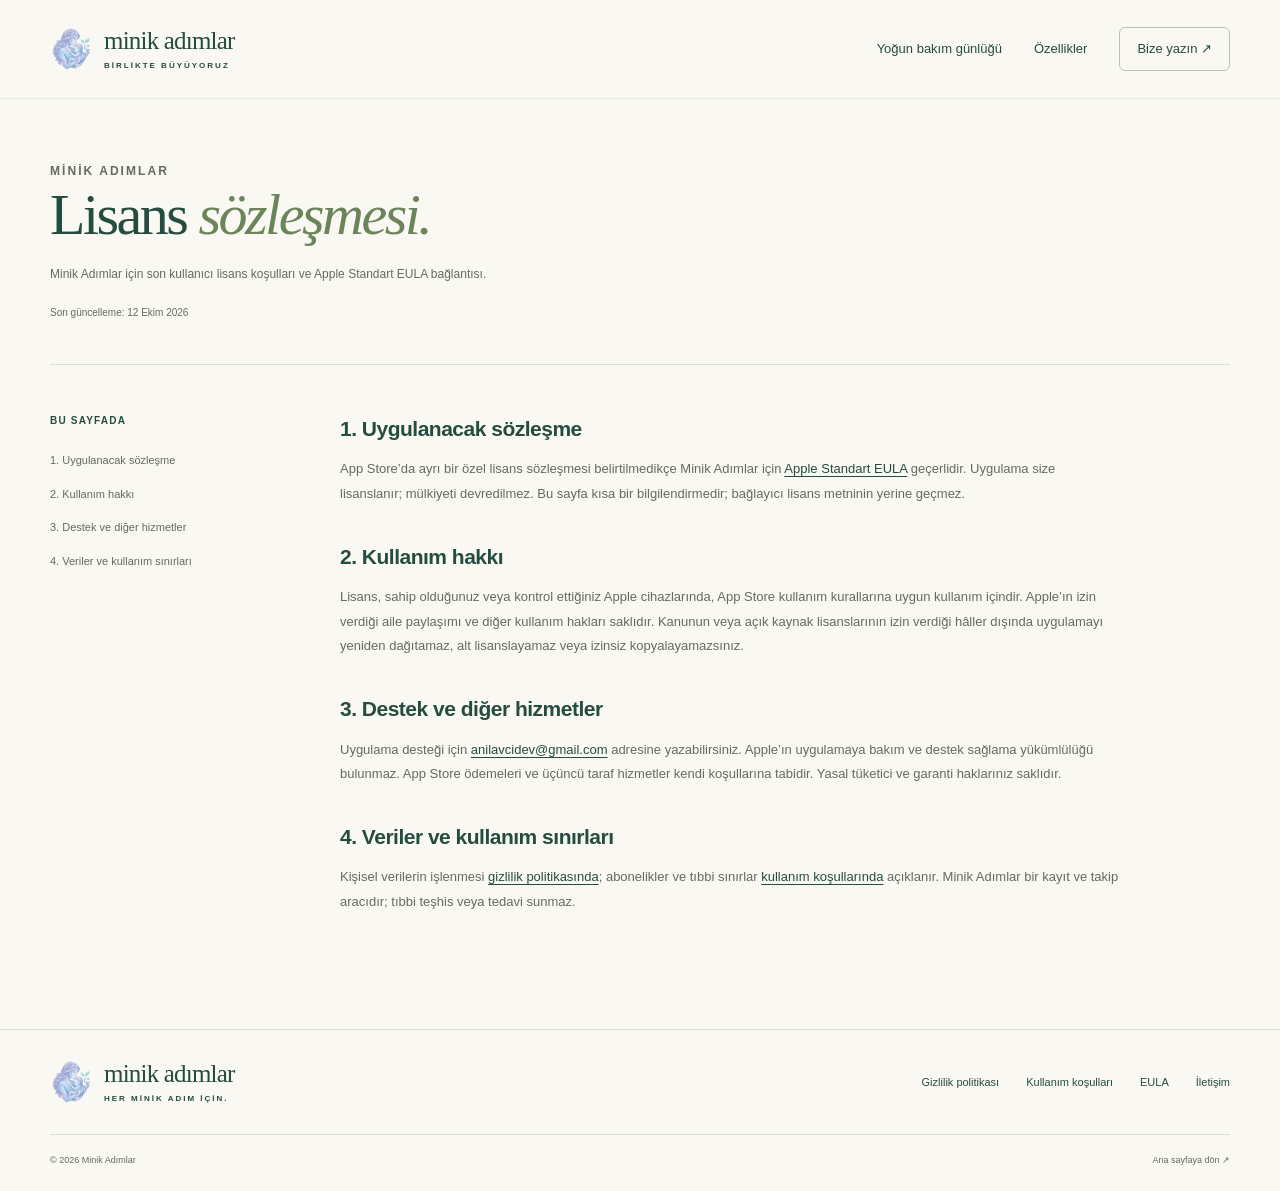
==== eula/index.html @ 9d180588 "Simplify legal pages and add standard EULA information" ====
<!doctype html>
<html lang="tr">
<head>
  <meta charset="utf-8"><meta name="viewport" content="width=device-width, initial-scale=1"><meta name="theme-color" content="#244c40">
  <title>Son Kullanıcı Lisans Sözleşmesi (EULA) — Minik Adımlar</title>
  <meta name="description" content="Minik Adımlar için son kullanıcı lisans koşulları ve Apple Standart EULA bağlantısı.">
  <link rel="canonical" href="https://anlavc.github.io/minikadimlar/eula/">
  <link rel="icon" type="image/png" href="../assets/app-icon.png"><link rel="stylesheet" href="../assets/style.css"><script src="../assets/site.js" defer></script>
</head>
<body>
  <a class="skip-link" href="#icerik">İçeriğe geç</a>
  <header class="site-header"><div class="container header-inner"><a class="brand" href="../" aria-label="Minik Adımlar ana sayfa"><img src="../assets/brand.png" alt="" width="42" height="44"><span>minik adımlar<span class="brand-caption">BİRLİKTE BÜYÜYORUZ</span></span></a><button class="menu-toggle" type="button" aria-expanded="false" aria-controls="main-nav" aria-label="Menüyü aç"><span></span><span></span></button><nav id="main-nav" aria-label="Ana menü"><a href="../#yogun-bakim">Yoğun bakım günlüğü</a><a href="../#ozellikler">Özellikler</a><a class="nav-contact" href="../#iletisim">Bize yazın ↗</a></nav></div></header>
  <main id="icerik" class="container">
    <div class="legal-hero"><p class="eyebrow">MİNİK ADIMLAR</p><h1>Lisans <em>sözleşmesi.</em></h1><p>Minik Adımlar için son kullanıcı lisans koşulları ve Apple Standart EULA bağlantısı.</p><div class="legal-meta"><span>Son güncelleme: 12 Ekim 2026</span></div></div>
    <div class="legal-layout"><nav class="legal-toc" aria-label="Son Kullanıcı Lisans Sözleşmesi (EULA) içindekiler"><p>BU SAYFADA</p><a href="#sozlesme">1. Uygulanacak sözleşme</a><a href="#kullanim">2. Kullanım hakkı</a><a href="#destek">3. Destek ve diğer hizmetler</a><a href="#veriler">4. Veriler ve kullanım sınırları</a></nav>
      <article class="legal-content">
        <section id="sozlesme"><h2>1. Uygulanacak sözleşme</h2><p>App Store’da ayrı bir özel lisans sözleşmesi belirtilmedikçe Minik Adımlar için <a href="https://www.apple.com/legal/internet-services/itunes/dev/stdeula/" target="_blank" rel="noopener noreferrer">Apple Standart EULA</a> geçerlidir. Uygulama size lisanslanır; mülkiyeti devredilmez. Bu sayfa kısa bir bilgilendirmedir; bağlayıcı lisans metninin yerine geçmez.</p></section>
        <section id="kullanim"><h2>2. Kullanım hakkı</h2><p>Lisans, sahip olduğunuz veya kontrol ettiğiniz Apple cihazlarında, App Store kullanım kurallarına uygun kullanım içindir. Apple’ın izin verdiği aile paylaşımı ve diğer kullanım hakları saklıdır. Kanunun veya açık kaynak lisanslarının izin verdiği hâller dışında uygulamayı yeniden dağıtamaz, alt lisanslayamaz veya izinsiz kopyalayamazsınız.</p></section>
        <section id="destek"><h2>3. Destek ve diğer hizmetler</h2><p>Uygulama desteği için <a href="mailto:anilavcidev@gmail.com">anilavcidev@gmail.com</a> adresine yazabilirsiniz. Apple’ın uygulamaya bakım ve destek sağlama yükümlülüğü bulunmaz. App Store ödemeleri ve üçüncü taraf hizmetler kendi koşullarına tabidir. Yasal tüketici ve garanti haklarınız saklıdır.</p></section>
        <section id="veriler"><h2>4. Veriler ve kullanım sınırları</h2><p>Kişisel verilerin işlenmesi <a href="../gizlilik-politikasi/">gizlilik politikasında</a>; abonelikler ve tıbbi sınırlar <a href="../kullanim-kosullari/">kullanım koşullarında</a> açıklanır. Minik Adımlar bir kayıt ve takip aracıdır; tıbbi teşhis veya tedavi sunmaz.</p></section>
      </article>
    </div>
  </main>
  <footer class="site-footer"><div class="container footer-top"><a class="brand" href="../"><img src="../assets/brand.png" alt="" width="42" height="44"><span>minik adımlar<span class="brand-caption">HER MİNİK ADIM İÇİN.</span></span></a><nav aria-label="Alt menü"><a href="../gizlilik-politikasi/">Gizlilik politikası</a><a href="../kullanim-kosullari/">Kullanım koşulları</a><a href="../eula/" aria-current="page">EULA</a><a href="../#iletisim">İletişim</a></nav></div><div class="container footer-bottom"><span>© 2026 Minik Adımlar</span><a href="../">Ana sayfaya dön ↗</a></div></footer>
</body>
</html>
---- assets/style.css ----
:root{--cream:#faf8f2;--ink:#244c40;--muted:#626c62;--line:#dedfd4;--mint:#e4eee3;--lavender:#e9e4f1;--peach:#f6e5d6;--blue:#e5edf2;--pink:#f4e3e9;--sand:#edeadd;--serif:Georgia,'Times New Roman',serif;--sans:-apple-system,BlinkMacSystemFont,'Segoe UI',sans-serif}
*{box-sizing:border-box}html{scroll-behavior:smooth;scroll-padding-top:100px}body{margin:0;background:var(--cream);color:var(--ink);font-family:var(--sans);font-size:16px;line-height:1.65;-webkit-font-smoothing:antialiased}a{color:inherit;text-decoration:none}button,input,select,textarea{font:inherit}button,a,input,select,textarea,summary{-webkit-tap-highlight-color:transparent}img{max-width:100%;height:auto}svg{display:block}button{cursor:pointer}::selection{background:#d7e6d2}a:focus-visible,button:focus-visible,summary:focus-visible,input:focus-visible,select:focus-visible,textarea:focus-visible,[tabindex]:focus-visible{outline:3px solid #6b8260;outline-offset:5px}.container{width:min(1180px,calc(100% - 96px));margin-inline:auto}.skip-link{position:fixed;top:-100px;left:20px;background:var(--ink);color:white;padding:12px 20px;z-index:100}.skip-link:focus{top:12px}.site-header{position:sticky;top:0;z-index:20;background:rgba(250,248,242,.96);border-bottom:1px solid rgba(36,76,64,.08);backdrop-filter:blur(14px)}.header-inner{min-height:98px;display:flex;align-items:center;justify-content:space-between;gap:30px}.brand{display:flex;align-items:center;gap:12px;line-height:1.1;flex-shrink:0}.brand>span{font-family:var(--serif);font-size:25px;letter-spacing:-.8px}.brand img{width:42px;height:44px;object-fit:contain}.brand-caption{display:block;font-family:var(--sans);font-size:8px;font-weight:600;letter-spacing:2px;margin-top:8px}.site-header nav{display:flex;align-items:center;gap:32px;font-size:13px;font-weight:500}.site-header nav a{padding-block:10px;transition:color .2s}.site-header nav a:hover{color:#648565}.site-header nav .nav-contact{border:1px solid #b6c3b7;padding:10px 17px;border-radius:6px}.nav-contact span{margin-left:15px}.menu-toggle{display:none}.eyebrow{font-size:10px;letter-spacing:2.05px;font-weight:650;margin:0 0 24px;display:flex;align-items:center;gap:10px}.tiny-flower{font-size:24px;color:#819969;line-height:1}h1,h2,h3,p{margin-top:0}h1,h2{font-family:var(--serif);font-weight:400;letter-spacing:-2.5px;line-height:1.13}h1{font-size:clamp(50px,5.3vw,73px);margin-bottom:26px}h1 em,h2 em{font-weight:400;color:#6c8459}h2{font-size:clamp(38px,4vw,53px);margin-bottom:26px}h3{font-weight:550}p{margin-bottom:20px}.hero{display:grid;grid-template-columns:1.06fr 1fr;align-items:center;min-height:728px;gap:38px;padding-top:56px;padding-bottom:58px}.hero-copy{position:relative;z-index:2}.hero-description{max-width:465px;font-size:16px;line-height:1.85;color:var(--muted);margin-bottom:32px}.hero-actions{display:flex;align-items:center;gap:26px}.button{display:inline-flex;align-items:center;justify-content:center;gap:25px;padding:16px 23px;font-size:13px;font-weight:550;border:1px solid transparent;border-radius:7px;line-height:1.5;transition:background .2s,transform .2s}.button:hover{transform:translateY(-2px)}.button-dark{color:var(--cream);background:var(--ink)}.button-dark:hover{background:#346554}.button span{font-size:19px;line-height:1}.platform{font-size:10px;line-height:1.7;position:relative;padding-left:25px}.platform svg{width:17px;height:23px;position:absolute;left:0;top:4px;fill:none;stroke:currentColor;stroke-width:1.3}.platform small{font-size:9px;color:var(--muted)}.hero-note{display:flex;align-items:center;gap:16px;margin-top:42px}.note-line{width:34px;height:1px;background:#a0b190}.hero-note p{font-size:12px;color:var(--muted);margin:0;line-height:1.75}.hero-note strong{font-weight:500;color:var(--ink)}.hero-visual{position:relative;min-height:610px;display:flex;align-items:center;justify-content:center;padding-bottom:15px}.hero-backdrop{position:absolute;inset:0;overflow:clip;pointer-events:none}.hero-orbit{position:absolute;background:#e8ebdc;width:460px;height:480px;border-radius:48% 48% 43% 52%;transform:rotate(-18deg);top:70px;right:-5px}.hero-orbit:after{content:'';position:absolute;inset:-24px 24px 20px -12px;border:1px solid #d5daca;border-radius:50%;transform:rotate(32deg)}.hero-brand-art{position:absolute;width:112px;left:0;bottom:36px;opacity:.7;transform:rotate(-9deg)}.small-icon{font-size:22px;display:grid;place-items:center;width:35px;height:35px;border-radius:10px;flex-shrink:0}.mint{background:var(--mint)}.lavender{background:var(--lavender)}.peach{background:var(--peach)}.blue{background:var(--blue)}.pink{background:var(--pink)}.sand{background:var(--sand)}.app-screen{position:relative;width:298px;aspect-ratio:820/1810;overflow:hidden;border-radius:44px;box-shadow:0 30px 55px -22px rgba(34,54,37,.37);transform:rotate(5deg);z-index:2;flex-shrink:0}.app-screen img{position:absolute;width:151.463415%;max-width:none;height:auto;left:-25%;top:-37.016575%;display:block}.floating-note{position:absolute;z-index:3;background:#fffefb;box-shadow:0 12px 25px -15px rgba(42,62,34,.2);border:1px solid #e8e9df;padding:13px 16px;display:flex;align-items:center;gap:10px;border-radius:10px;font-size:10px;line-height:1.65}.floating-note strong{font-weight:550}.note-top{top:79px;left:-15px;transform:rotate(-5deg)}.note-bottom{bottom:72px;right:-8px;transform:rotate(-3deg)}.demo-caption{position:absolute;bottom:0;left:0;right:0;text-align:center;font-size:9px;color:var(--muted);margin:0}.journey{display:flex;justify-content:space-between;align-items:center;padding-block:31px 38px;border-top:1px solid var(--line);gap:15px}.journey>div{display:flex;align-items:center;gap:15px}.journey-number{font-family:var(--serif);font-size:29px;color:#849878;line-height:1}.journey p{margin:0;font-size:11px;line-height:1.8}.journey strong,.journey p span{display:block}.journey strong{font-size:13px;font-weight:550}.journey p span{color:var(--muted)}.journey-connector{color:#adb5a4}.nicu-section{background:#244c40;color:#f7f6eb;margin-top:28px;padding:87px 0 36px;position:relative;overflow:hidden}.nicu-section:before{content:'';position:absolute;width:580px;height:580px;border:1px solid rgba(235,243,216,.08);border-radius:50%;right:-270px;top:-240px;pointer-events:none}.nicu-grid{display:grid;grid-template-columns:1fr .91fr;gap:100px;align-items:center}.nicu-copy .eyebrow{color:#b6c8a7}.nicu-copy h2{font-size:55px;color:#f9f7ee}.nicu-copy h2 em{color:#c7d5b4}.nicu-copy>p:not(.eyebrow){font-size:14px;line-height:1.85;color:#ced8d0;max-width:455px}.nicu-features{margin-top:28px}.nicu-features>div{display:flex;gap:17px;margin-top:20px}.nicu-features>div>span{font-size:10px;width:28px;height:28px;display:grid;place-items:center;border:1px solid #67836d;border-radius:50%;flex-shrink:0;color:#c7d5b4;margin-top:2px}.nicu-features p{font-size:12px;color:#ced8d0;margin:0}.nicu-features strong{display:block;font-size:14px;color:#f3f3e9;font-weight:500;margin-bottom:3px}.nicu-diary{background:#f3f1e8;color:var(--ink);border-radius:12px;padding:30px 34px 23px;transform:rotate(-2deg);box-shadow:0 22px 35px -18px rgba(0,0,0,.2)}.diary-header{display:flex;align-items:center;gap:9px;padding-bottom:18px;border-bottom:1px solid #d7dece;font-size:8px;letter-spacing:1px}.diary-header>span:last-child{margin-left:auto;font-size:22px}.diary-icon{font-size:20px}.nicu-diary h3{font-family:var(--serif);font-size:34px;font-weight:400;letter-spacing:-.8px;line-height:1.2;margin:23px 0 8px}.diary-intro{font-size:11px;color:var(--muted);margin-bottom:24px}.diary-entry{border-left:1px solid #bac9b0;padding-left:21px;position:relative;padding-bottom:24px}.diary-dot{position:absolute;left:-5px;top:5px;width:9px;height:9px;border:2px solid #f3f1e8;border-radius:50%;background:#60875c;box-shadow:0 0 0 1px #60875c}.diary-entry-top{display:flex;align-items:center;justify-content:space-between;gap:10px;font-size:12px;margin-bottom:13px}.diary-entry-top strong{font-weight:600}.diary-entry-top>span{font-size:8px;color:var(--muted)}.diary-entry-top>span.daily-weight-change{color:#426640;background:#e2ead9;border-radius:4px;padding:3px 6px;font-weight:550}.diary-values{display:flex;justify-content:space-between;gap:10px;background:#e7ecdf;padding:13px 12px;border-radius:7px}.diary-values small{display:block;font-size:9px;color:#697561;margin-bottom:4px}.diary-values strong{font-size:15px;font-weight:550;letter-spacing:-.3px}.diary-quote{font-family:var(--serif);font-size:13px;font-style:italic;line-height:1.75;margin:13px 0 0;color:#626c58}.previous{padding-bottom:0}.previous .diary-dot{background:#b7c5a9;box-shadow:0 0 0 1px #b7c5a9}.previous .diary-values{background:#e9eade}.diary-footnote{font-size:8px;text-align:center;color:var(--muted);margin:23px 0 0}.nicu-bottom{border-top:1px solid #4c6b59;margin-top:58px;padding-top:23px;display:flex;align-items:center;justify-content:center;gap:15px;text-align:left}.nicu-bottom>span{font-size:26px;color:#c7d5b4}.nicu-bottom p{font-size:11px;color:#ced8d0;line-height:1.8;margin:0}.nicu-bottom strong{font-weight:500;color:#f1f2e6}.features-section{padding-block:98px 86px}.section-heading{display:flex;justify-content:space-between;align-items:flex-end;gap:60px;margin-bottom:35px}.section-heading h2{margin-bottom:10px}.section-heading>p{max-width:285px;font-size:13px;color:var(--muted);line-height:1.9;margin-bottom:16px}.feature-grid{display:grid;grid-template-columns:repeat(3,1fr);gap:0 37px}.feature{padding:29px 0;border-top:1px solid var(--line)}.feature-icon{width:48px;height:48px;border-radius:13px;display:grid;place-items:center;margin-bottom:20px}.feature-icon svg{width:27px;height:27px;fill:none;stroke:#486655;stroke-width:1.35;stroke-linecap:round;stroke-linejoin:round}.feature h3{font-size:17px;font-weight:550;letter-spacing:-.45px;margin-bottom:11px;line-height:1.5}.feature p{font-size:12px;color:var(--muted);line-height:1.9;margin-bottom:17px}.feature-detail{font-family:var(--serif);font-size:13px;font-style:italic;color:#748461}.pro-tag{display:inline-block;vertical-align:middle;background:#e9ecdc;color:#56694c;font-size:7px;font-weight:650;letter-spacing:.6px;border-radius:4px;padding:3px 5px;margin-left:4px}.premium-note{display:flex;align-items:center;gap:21px;background:#efeee3;border:1px solid #e2e4d5;border-radius:8px;margin-top:22px;padding:22px 28px}.premium-note>span{font-size:31px;color:#778862}.premium-note p{font-size:11px;line-height:1.8;margin:0;color:#626c58}.premium-note strong{color:var(--ink);font-weight:600;margin-right:5px}.care-section{background:#ecece0;border-block:1px solid #e2e4d7}.care-inner{display:grid;grid-template-columns:.7fr 1fr;gap:85px;align-items:center;padding-block:61px}.care-inner>img{width:230px;max-height:250px;object-fit:contain;justify-self:center}.care-inner>div{max-width:560px}.care-inner h2{font-size:45px;margin-bottom:22px}.care-inner p:not(.eyebrow){font-size:13px;color:var(--muted);max-width:480px;line-height:1.9}.text-link{display:inline-block;font-size:12px;font-weight:550;border-bottom:1px solid #bac6ae;padding-bottom:4px}.text-link span{margin-left:12px}.text-link:hover{color:#638155}.faq-section{display:grid;grid-template-columns:.85fr 1.1fr;gap:85px;padding-block:99px}.faq-section>div>p:last-child{font-size:12px;color:var(--muted);line-height:1.9}.faq-list{border-top:1px solid var(--line)}details{border-bottom:1px solid var(--line)}summary{padding:23px 32px 23px 0;list-style:none;position:relative;cursor:pointer;font-size:13px;font-weight:550}summary::-webkit-details-marker{display:none}summary:after{content:'+';font-size:20px;font-weight:400;position:absolute;right:5px;top:18px;color:#6e8360}details[open] summary:after{content:'−'}details p{font-size:12px;color:var(--muted);line-height:1.9;padding-right:25px;padding-bottom:9px}details p a{text-decoration:underline;text-underline-offset:3px}.contact-section{background:#efeee5;border-top:1px solid #e4e5d8;padding-block:73px}.contact-grid{display:grid;grid-template-columns:.78fr 1.12fr;gap:100px}.contact-copy h2{font-size:61px}.contact-copy>p:not(.eyebrow){font-size:13px;line-height:1.9;color:var(--muted);max-width:300px}.contact-email{display:inline-flex;align-items:center;gap:25px;font-size:14px;border-bottom:1px solid #b3c0a8;padding-block:4px}.contact-flower{font-size:78px;color:#8da277;line-height:1;margin-top:28px}.contact-form{padding-top:5px}.form-row{display:grid;grid-template-columns:1fr 1fr;gap:18px}.field{margin-bottom:18px}.field label{display:block;font-size:11px;font-weight:550;margin-bottom:7px}.field label>span{font-size:9px;font-weight:400;color:var(--muted)}input:not([type=checkbox]),select,textarea{width:100%;background:#faf9f4;border:1px solid #d5dacb;border-radius:6px;color:var(--ink);padding:12px 13px;font-size:12px;line-height:1.65}select{min-height:46px}textarea{resize:vertical;min-height:130px}input::placeholder,textarea::placeholder{color:#7d8477}input:focus,select:focus,textarea:focus{border-color:#7a9367}.field-help{font-size:10px;color:#5e6a57;line-height:1.7;margin:6px 0 0}.honeypot{position:absolute;left:-10000px;top:auto;width:1px;height:1px;overflow:hidden}.consent{display:flex;align-items:flex-start;gap:10px;font-size:10px;line-height:1.8;color:#596652;margin-bottom:8px}.consent input{width:16px;height:16px;flex-shrink:0;accent-color:var(--ink);margin:3px 0 0}.consent a{text-decoration:underline;text-underline-offset:2px}.form-provider{font-size:9px;line-height:1.7;color:#626c58;margin-left:26px;margin-bottom:20px}.form-bottom{display:flex;gap:20px;align-items:center}.form-status{font-size:11px;line-height:1.65;max-width:280px}.form-status:empty{display:none}.form-status.error{color:#943f2d}.form-status.success{color:#30634b}.button:disabled{opacity:.7;cursor:wait;transform:none}.medical-notice{display:flex;align-items:center;justify-content:center;gap:12px;padding-block:24px}.medical-notice>span{font-size:18px}.medical-notice p{font-size:10px;color:var(--muted);margin:0;max-width:840px}.site-footer{border-top:1px solid var(--line)}.footer-top{display:flex;justify-content:space-between;align-items:center;gap:30px;padding-block:30px}.footer-top nav{display:flex;gap:27px;font-size:11px}.footer-top nav a:hover{text-decoration:underline;text-underline-offset:4px}.footer-bottom{padding-block:18px 23px;border-top:1px solid var(--line);display:flex;align-items:center;justify-content:space-between;font-size:9px;color:var(--muted)}.footer-bottom>span:last-child{font-family:var(--serif);font-style:italic;font-size:12px}.footer-bottom>span:last-child span{margin-left:8px;font-size:18px}.legal-hero{padding:63px 0 42px;border-bottom:1px solid var(--line)}.legal-hero h1{font-size:58px;margin-bottom:18px}.legal-hero p{font-size:12px;color:var(--muted);max-width:700px;margin-bottom:0}.legal-meta{display:flex;gap:18px;flex-wrap:wrap;margin-top:20px;font-size:10px;color:var(--muted)}.legal-layout{display:grid;grid-template-columns:220px 1fr;gap:70px;padding-block:48px 80px}.legal-toc{position:sticky;top:130px;align-self:start}.legal-toc p{font-size:10px;font-weight:600;letter-spacing:1.2px;margin-bottom:15px}.legal-toc a{display:block;font-size:11px;line-height:1.6;padding-block:8px;color:var(--muted)}.legal-toc a:hover{color:var(--ink);text-decoration:underline}.legal-content{max-width:780px;min-width:0}.legal-content section{margin-bottom:34px;scroll-margin-top:125px}.legal-content h2{font-family:var(--sans);font-size:21px;line-height:1.5;font-weight:550;letter-spacing:-.5px;margin-bottom:13px}.legal-content h3{font-size:15px;margin-top:20px;margin-bottom:10px}.legal-content p,.legal-content li{font-size:13px;line-height:1.9;color:var(--muted)}.legal-content ul{padding-left:20px}.legal-content li{padding-left:4px;margin-bottom:8px}.legal-content a{color:var(--ink);text-decoration:underline;text-underline-offset:3px;overflow-wrap:anywhere}.legal-callout{padding:21px 24px;border:1px solid #d6dfc9;background:#edf0e3;border-radius:8px;margin-bottom:35px}.legal-callout p{margin:0}.legal-callout strong{color:var(--ink)}.legal-table-wrap{overflow:auto;margin-block:20px}.legal-content table{width:100%;border-collapse:collapse;text-align:left;min-width:520px;font-size:11px;line-height:1.7}.legal-content th{background:#eceee3;font-weight:550}.legal-content td,.legal-content th{border:1px solid var(--line);padding:12px;vertical-align:top}.legal-content td{color:var(--muted)}.error-page{min-height:65vh;display:grid;place-items:center;text-align:center;padding:60px 20px}.error-page h1{font-size:54px}.error-page p{color:var(--muted);font-size:14px}
@media(min-width:1500px){.container{width:1180px}.hero{min-height:760px}}@media(max-width:1100px){.container{width:calc(100% - 64px)}.site-header nav{gap:20px;font-size:12px}.hero{gap:25px}h1{font-size:57px}.hero-visual{transform:scale(.94);transform-origin:center}.hero-orbit{width:380px;right:-10px}.hero-actions{gap:17px}.button{padding:15px 19px;gap:18px}.nicu-grid{gap:60px}.nicu-copy h2{font-size:48px}.contact-grid{gap:60px}.section-heading{gap:35px}.feature-grid{gap:0 26px}.faq-section{gap:50px}.note-bottom{right:-22px}.legal-layout{gap:45px}}
@media(max-width:900px){.header-inner{min-height:80px}.brand>span{font-size:23px}.menu-toggle{display:flex;background:transparent;border:1px solid #bfc9b7;border-radius:5px;width:40px;height:40px;flex-direction:column;justify-content:center;align-items:center;gap:6px}.menu-toggle span{display:block;width:17px;height:1px;background:var(--ink);transition:transform .2s}.menu-toggle[aria-expanded=true] span:first-child{transform:translateY(3.5px) rotate(45deg)}.menu-toggle[aria-expanded=true] span:last-child{transform:translateY(-3.5px) rotate(-45deg)}.site-header nav{display:none;position:absolute;top:80px;left:0;right:0;background:var(--cream);padding:16px 32px 23px;border-bottom:1px solid var(--line);flex-direction:column;align-items:stretch;gap:6px}.site-header nav.is-open{display:flex}.site-header nav a{padding:12px 0;font-size:14px}.site-header nav .nav-contact{margin-top:7px;text-align:center}.hero{grid-template-columns:1fr 1fr;gap:15px;min-height:630px;padding-top:38px;padding-bottom:35px}.hero h1{font-size:46px;letter-spacing:-1.9px}.hero .eyebrow{font-size:8px;letter-spacing:1.5px}.hero-description{font-size:14px}.hero-actions{align-items:flex-start;flex-direction:column;gap:17px}.platform{font-size:10px}.hero-note{margin-top:26px}.hero-visual{transform:scale(.82);margin-inline:-22px;min-height:610px;margin-top:-45px;margin-bottom:-45px}.hero-orbit{right:-20px;width:365px}.note-top{left:-18px}.note-bottom{right:-24px}.hero-brand-art{left:-10px}.journey{gap:8px}.journey>div{gap:9px}.journey p{font-size:9px}.journey strong{font-size:12px}.journey-number{font-size:24px}.nicu-grid{gap:40px;grid-template-columns:1fr 1fr}.nicu-section{padding-top:63px}.nicu-copy h2{font-size:39px}.nicu-copy>p:not(.eyebrow){font-size:12px}.nicu-diary{padding:23px 22px}.diary-header{font-size:6px}.nicu-diary h3{font-size:29px}.diary-entry{padding-left:15px}.diary-entry-top>span{font-size:7px}.diary-values{padding:10px 8px;gap:5px}.diary-values strong{font-size:12px}.section-heading h2{font-size:39px}.section-heading>p{font-size:12px;max-width:225px}.feature h3{font-size:15px}.feature-detail{font-size:12px}.care-inner{gap:45px}.care-inner h2{font-size:39px}.care-inner>img{width:200px}.faq-section{gap:35px;grid-template-columns:.8fr 1fr}.faq-section h2{font-size:38px}.contact-grid{gap:35px;grid-template-columns:.7fr 1.1fr}.contact-copy h2{font-size:50px}.contact-email{font-size:12px;gap:10px}.form-row{gap:12px}.footer-top nav{gap:17px}.legal-layout{grid-template-columns:180px 1fr;gap:35px}.legal-hero h1{font-size:49px}}
@media(max-width:650px){.container{width:calc(100% - 40px)}html{scroll-padding-top:85px}.header-inner{min-height:74px}.brand img{width:35px;height:36px}.brand>span{font-size:22px}.brand-caption{font-size:7px;letter-spacing:1.6px;margin-top:6px}.site-header nav{top:74px;padding-inline:20px}.hero{grid-template-columns:1fr;padding-top:43px;padding-bottom:25px;gap:20px}.hero h1{font-size:clamp(43px,11.5vw,65px);line-height:1.14;letter-spacing:-2px}.hero .eyebrow{font-size:8px;letter-spacing:1.5px;margin-bottom:23px}.hero-description{font-size:14px;line-height:1.9;max-width:440px;margin-bottom:25px}.hero-actions{flex-direction:row;align-items:center;gap:22px}.hero .button{font-size:12px;gap:18px;padding:14px 18px}.hero-note{margin-top:26px}.hero-visual{transform:none;margin:0;overflow:clip;min-height:576px;padding-block:20px 27px}.app-screen{width:260px;border-radius:38px}.hero-orbit{width:310px;height:415px;right:calc(50% - 162px);top:75px}.note-top{top:65px;left:0;font-size:9px;padding:9px 10px;gap:7px}.note-top .small-icon{width:27px;height:29px;font-size:20px}.note-bottom{bottom:65px;right:0;font-size:9px;padding:10px;gap:7px}.note-bottom .small-icon{width:27px;height:29px}.hero-brand-art{width:87px;left:-5px;bottom:24px}.demo-caption{font-size:8px;bottom:0}.journey{padding-block:25px;display:grid;grid-template-columns:1fr;gap:20px}.journey>div{gap:16px}.journey-number{font-size:26px}.journey p{font-size:11px}.journey strong{font-size:13px}.journey-connector{display:none}.nicu-section{margin-top:15px;padding-top:48px}.nicu-grid{grid-template-columns:1fr;gap:36px}.nicu-copy h2{font-size:43px}.nicu-copy>p:not(.eyebrow){font-size:13px;max-width:none}.eyebrow{font-size:9px;letter-spacing:1.7px;margin-bottom:22px}.nicu-features p{font-size:11px}.nicu-features strong{font-size:13px}.nicu-diary{margin:0 5px;padding:25px 27px;max-width:440px;justify-self:center;width:calc(100% - 10px)}.diary-header{font-size:8px}.nicu-diary h3{font-size:34px}.diary-entry-top>span{font-size:8px}.diary-values strong{font-size:15px}.diary-values{padding:13px}.nicu-bottom{margin-top:39px;padding-top:22px}.nicu-bottom p{font-size:10px}.features-section{padding-block:58px}.section-heading{display:block;margin-bottom:20px}.section-heading h2{font-size:38px;line-height:1.17;margin-bottom:20px;letter-spacing:-1.7px}.section-heading>p{max-width:none;font-size:13px}.feature-grid{grid-template-columns:1fr 1fr;gap:0 23px}.feature{padding-block:25px 22px}.feature-icon{width:43px;height:43px;margin-bottom:16px}.feature h3{font-size:15px;letter-spacing:-.3px}.feature p{font-size:11px;line-height:1.9}.feature-detail{font-size:11px;line-height:1.7;display:block}.pro-tag{font-size:6px;margin-left:0;margin-top:5px}.premium-note{padding:20px 17px;gap:13px;align-items:flex-start}.premium-note p{font-size:10px}.premium-note strong{display:block;margin-bottom:6px}.premium-note>span{font-size:27px;line-height:1.1}.care-inner{grid-template-columns:1fr;padding-block:42px;gap:26px}.care-inner>img{width:155px;justify-self:start;margin-left:10px}.care-inner h2{font-size:39px;letter-spacing:-1.6px}.care-inner p:not(.eyebrow){font-size:13px}.faq-section{grid-template-columns:1fr;gap:26px;padding-block:56px}.faq-section h2{font-size:39px;letter-spacing:-1.6px}.faq-section>div>p:last-child{margin:0}.faq-list summary{font-size:13px;padding-block:21px}.faq-list p{font-size:12px}.contact-section{padding-block:48px}.contact-grid{grid-template-columns:1fr;gap:29px}.contact-copy h2{font-size:49px;letter-spacing:-2px}.contact-copy h2 br{display:none}.contact-copy h2 em{margin-left:10px}.contact-copy>p:not(.eyebrow){font-size:13px;max-width:none}.contact-email{font-size:14px}.contact-flower{display:none}.contact-form{padding:0}.field label{font-size:11px}.field label>span{font-size:8px}.field-help{font-size:10px}.form-bottom{align-items:flex-start;flex-direction:column;gap:14px}.form-status{max-width:none;font-size:12px}.consent{font-size:10px}.form-provider{font-size:9px}.medical-notice{align-items:flex-start;padding-block:22px}.medical-notice p{font-size:9px}.footer-top{align-items:flex-start;flex-direction:column;gap:24px}.footer-top nav{flex-wrap:wrap;font-size:11px;gap:12px 23px}.footer-bottom{align-items:flex-start;gap:12px;flex-direction:column;font-size:9px}.footer-bottom>span:last-child{font-size:11px}.legal-hero{padding-top:42px}.legal-hero h1{font-size:43px;letter-spacing:-1.6px}.legal-layout{grid-template-columns:1fr;gap:35px;padding-top:30px}.legal-toc{position:static;border-bottom:1px solid var(--line);padding-bottom:20px}.legal-toc a{font-size:12px;padding-block:6px}.legal-content h2{font-size:20px}.legal-content p,.legal-content li{font-size:13px}.legal-callout{padding:17px 19px}.legal-meta{font-size:10px;gap:8px 16px}.legal-content section{scroll-margin-top:90px}}
@media(max-width:360px){.container{width:calc(100% - 32px)}.hero-actions{gap:12px}.hero .button{font-size:11px;padding:13px 14px;gap:10px}.platform{font-size:9px;padding-left:21px}.feature-grid{gap:0 18px}.form-row{grid-template-columns:1fr;gap:0}.hero-visual{transform:scale(.93);margin-inline:-10px}.note-top{left:-5px}.note-bottom{right:-5px}.diary-header{font-size:7px}}
@media(prefers-reduced-motion:reduce){html{scroll-behavior:auto}*,*:before,*:after{transition:none!important;animation:none!important}}
@media print{.site-header,.site-footer,.legal-toc,.skip-link{display:none}.container{width:100%}.legal-layout{display:block;padding:20px}.legal-hero{padding:20px}.legal-content{max-width:none}.legal-content section{break-inside:avoid}body{background:white;color:black}.legal-content p,.legal-content li{color:#333}a{text-decoration:underline}}
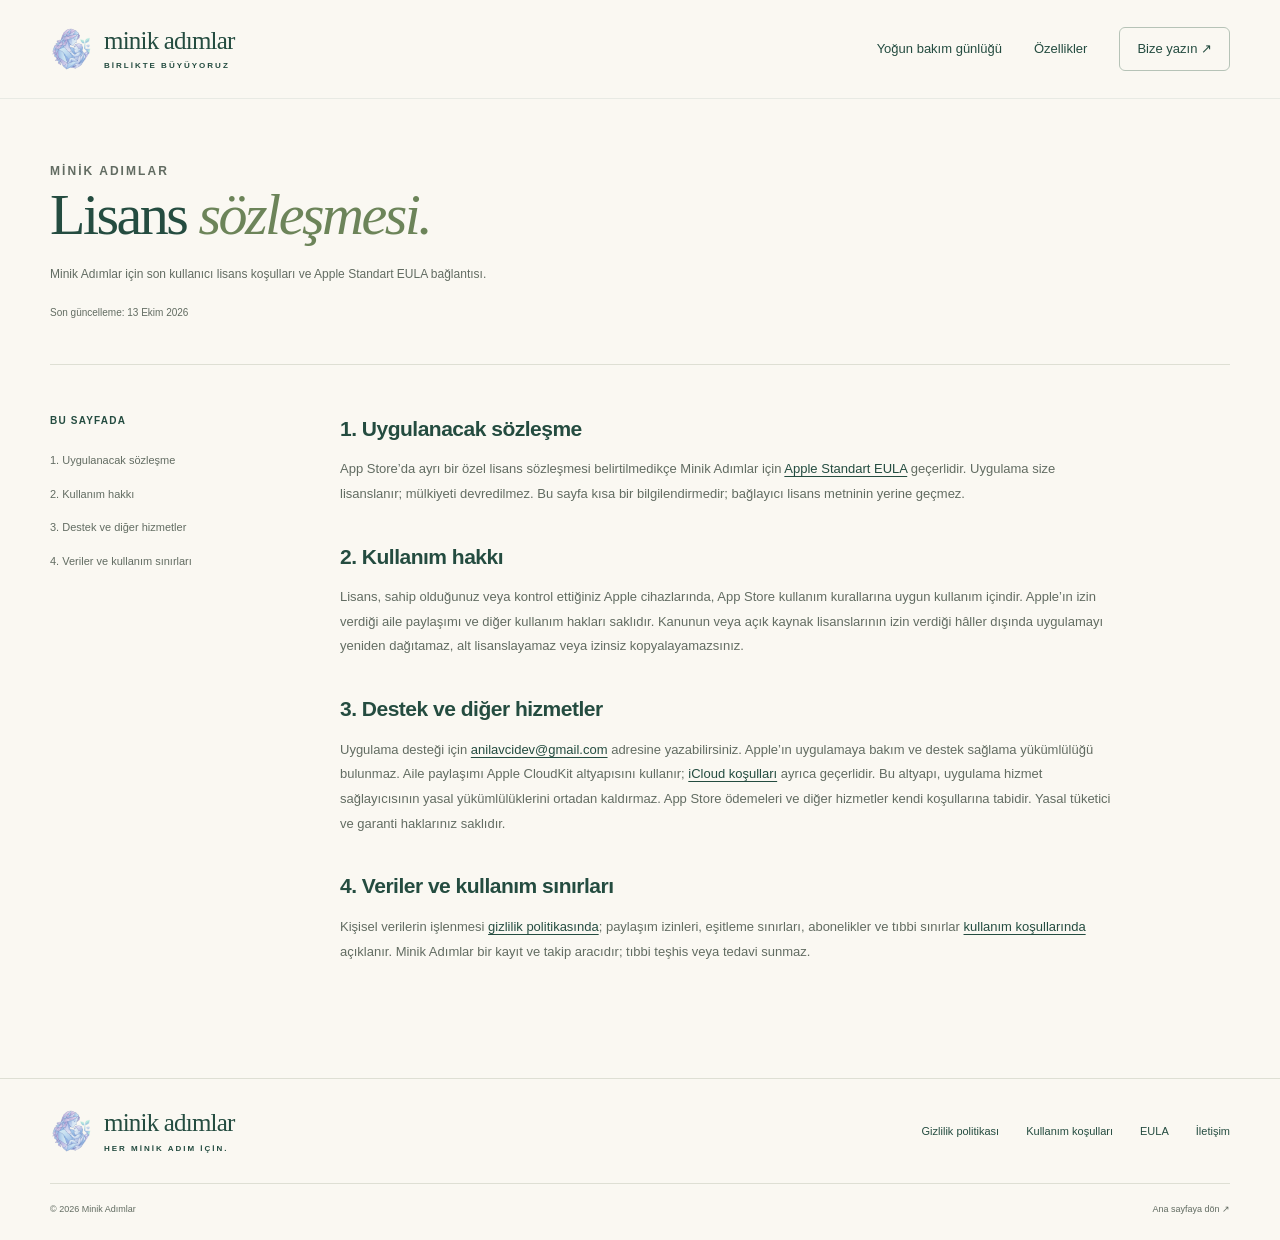
==== commit 82ba943e: "Refresh landing page for care tools and CloudKit family sharing" ====
--- a/eula/index.html
+++ b/eula/index.html
@@ -5,19 +5,19 @@
   <title>Son Kullanıcı Lisans Sözleşmesi (EULA) — Minik Adımlar</title>
   <meta name="description" content="Minik Adımlar için son kullanıcı lisans koşulları ve Apple Standart EULA bağlantısı.">
   <link rel="canonical" href="https://anlavc.github.io/minikadimlar/eula/">
-  <link rel="icon" type="image/png" href="../assets/app-icon.png"><link rel="stylesheet" href="../assets/style.css"><script src="../assets/site.js" defer></script>
+  <link rel="icon" type="image/png" href="../assets/app-icon.png"><link rel="stylesheet" href="../assets/style.css?v=20261013"><script src="../assets/site.js" defer></script>
 </head>
 <body>
   <a class="skip-link" href="#icerik">İçeriğe geç</a>
   <header class="site-header"><div class="container header-inner"><a class="brand" href="../" aria-label="Minik Adımlar ana sayfa"><img src="../assets/brand.png" alt="" width="42" height="44"><span>minik adımlar<span class="brand-caption">BİRLİKTE BÜYÜYORUZ</span></span></a><button class="menu-toggle" type="button" aria-expanded="false" aria-controls="main-nav" aria-label="Menüyü aç"><span></span><span></span></button><nav id="main-nav" aria-label="Ana menü"><a href="../#yogun-bakim">Yoğun bakım günlüğü</a><a href="../#ozellikler">Özellikler</a><a class="nav-contact" href="../#iletisim">Bize yazın ↗</a></nav></div></header>
   <main id="icerik" class="container">
-    <div class="legal-hero"><p class="eyebrow">MİNİK ADIMLAR</p><h1>Lisans <em>sözleşmesi.</em></h1><p>Minik Adımlar için son kullanıcı lisans koşulları ve Apple Standart EULA bağlantısı.</p><div class="legal-meta"><span>Son güncelleme: 12 Ekim 2026</span></div></div>
+    <div class="legal-hero"><p class="eyebrow">MİNİK ADIMLAR</p><h1>Lisans <em>sözleşmesi.</em></h1><p>Minik Adımlar için son kullanıcı lisans koşulları ve Apple Standart EULA bağlantısı.</p><div class="legal-meta"><span>Son güncelleme: 13 Ekim 2026</span></div></div>
     <div class="legal-layout"><nav class="legal-toc" aria-label="Son Kullanıcı Lisans Sözleşmesi (EULA) içindekiler"><p>BU SAYFADA</p><a href="#sozlesme">1. Uygulanacak sözleşme</a><a href="#kullanim">2. Kullanım hakkı</a><a href="#destek">3. Destek ve diğer hizmetler</a><a href="#veriler">4. Veriler ve kullanım sınırları</a></nav>
       <article class="legal-content">
         <section id="sozlesme"><h2>1. Uygulanacak sözleşme</h2><p>App Store’da ayrı bir özel lisans sözleşmesi belirtilmedikçe Minik Adımlar için <a href="https://www.apple.com/legal/internet-services/itunes/dev/stdeula/" target="_blank" rel="noopener noreferrer">Apple Standart EULA</a> geçerlidir. Uygulama size lisanslanır; mülkiyeti devredilmez. Bu sayfa kısa bir bilgilendirmedir; bağlayıcı lisans metninin yerine geçmez.</p></section>
         <section id="kullanim"><h2>2. Kullanım hakkı</h2><p>Lisans, sahip olduğunuz veya kontrol ettiğiniz Apple cihazlarında, App Store kullanım kurallarına uygun kullanım içindir. Apple’ın izin verdiği aile paylaşımı ve diğer kullanım hakları saklıdır. Kanunun veya açık kaynak lisanslarının izin verdiği hâller dışında uygulamayı yeniden dağıtamaz, alt lisanslayamaz veya izinsiz kopyalayamazsınız.</p></section>
-        <section id="destek"><h2>3. Destek ve diğer hizmetler</h2><p>Uygulama desteği için <a href="mailto:anilavcidev@gmail.com">anilavcidev@gmail.com</a> adresine yazabilirsiniz. Apple’ın uygulamaya bakım ve destek sağlama yükümlülüğü bulunmaz. App Store ödemeleri ve üçüncü taraf hizmetler kendi koşullarına tabidir. Yasal tüketici ve garanti haklarınız saklıdır.</p></section>
-        <section id="veriler"><h2>4. Veriler ve kullanım sınırları</h2><p>Kişisel verilerin işlenmesi <a href="../gizlilik-politikasi/">gizlilik politikasında</a>; abonelikler ve tıbbi sınırlar <a href="../kullanim-kosullari/">kullanım koşullarında</a> açıklanır. Minik Adımlar bir kayıt ve takip aracıdır; tıbbi teşhis veya tedavi sunmaz.</p></section>
+        <section id="destek"><h2>3. Destek ve diğer hizmetler</h2><p>Uygulama desteği için <a href="mailto:anilavcidev@gmail.com">anilavcidev@gmail.com</a> adresine yazabilirsiniz. Apple’ın uygulamaya bakım ve destek sağlama yükümlülüğü bulunmaz. Aile paylaşımı Apple CloudKit altyapısını kullanır; <a href="https://www.apple.com/legal/internet-services/icloud/tr/terms.html" target="_blank" rel="noopener noreferrer">iCloud koşulları</a> ayrıca geçerlidir. Bu altyapı, uygulama hizmet sağlayıcısının yasal yükümlülüklerini ortadan kaldırmaz. App Store ödemeleri ve diğer hizmetler kendi koşullarına tabidir. Yasal tüketici ve garanti haklarınız saklıdır.</p></section>
+        <section id="veriler"><h2>4. Veriler ve kullanım sınırları</h2><p>Kişisel verilerin işlenmesi <a href="../gizlilik-politikasi/">gizlilik politikasında</a>; paylaşım izinleri, eşitleme sınırları, abonelikler ve tıbbi sınırlar <a href="../kullanim-kosullari/">kullanım koşullarında</a> açıklanır. Minik Adımlar bir kayıt ve takip aracıdır; tıbbi teşhis veya tedavi sunmaz.</p></section>
       </article>
     </div>
   </main>
--- a/assets/style.css
+++ b/assets/style.css
@@ -1,8 +1,15 @@
 :root{--cream:#faf8f2;--ink:#244c40;--muted:#626c62;--line:#dedfd4;--mint:#e4eee3;--lavender:#e9e4f1;--peach:#f6e5d6;--blue:#e5edf2;--pink:#f4e3e9;--sand:#edeadd;--serif:Georgia,'Times New Roman',serif;--sans:-apple-system,BlinkMacSystemFont,'Segoe UI',sans-serif}
-*{box-sizing:border-box}html{scroll-behavior:smooth;scroll-padding-top:100px}body{margin:0;background:var(--cream);color:var(--ink);font-family:var(--sans);font-size:16px;line-height:1.65;-webkit-font-smoothing:antialiased}a{color:inherit;text-decoration:none}button,input,select,textarea{font:inherit}button,a,input,select,textarea,summary{-webkit-tap-highlight-color:transparent}img{max-width:100%;height:auto}svg{display:block}button{cursor:pointer}::selection{background:#d7e6d2}a:focus-visible,button:focus-visible,summary:focus-visible,input:focus-visible,select:focus-visible,textarea:focus-visible,[tabindex]:focus-visible{outline:3px solid #6b8260;outline-offset:5px}.container{width:min(1180px,calc(100% - 96px));margin-inline:auto}.skip-link{position:fixed;top:-100px;left:20px;background:var(--ink);color:white;padding:12px 20px;z-index:100}.skip-link:focus{top:12px}.site-header{position:sticky;top:0;z-index:20;background:rgba(250,248,242,.96);border-bottom:1px solid rgba(36,76,64,.08);backdrop-filter:blur(14px)}.header-inner{min-height:98px;display:flex;align-items:center;justify-content:space-between;gap:30px}.brand{display:flex;align-items:center;gap:12px;line-height:1.1;flex-shrink:0}.brand>span{font-family:var(--serif);font-size:25px;letter-spacing:-.8px}.brand img{width:42px;height:44px;object-fit:contain}.brand-caption{display:block;font-family:var(--sans);font-size:8px;font-weight:600;letter-spacing:2px;margin-top:8px}.site-header nav{display:flex;align-items:center;gap:32px;font-size:13px;font-weight:500}.site-header nav a{padding-block:10px;transition:color .2s}.site-header nav a:hover{color:#648565}.site-header nav .nav-contact{border:1px solid #b6c3b7;padding:10px 17px;border-radius:6px}.nav-contact span{margin-left:15px}.menu-toggle{display:none}.eyebrow{font-size:10px;letter-spacing:2.05px;font-weight:650;margin:0 0 24px;display:flex;align-items:center;gap:10px}.tiny-flower{font-size:24px;color:#819969;line-height:1}h1,h2,h3,p{margin-top:0}h1,h2{font-family:var(--serif);font-weight:400;letter-spacing:-2.5px;line-height:1.13}h1{font-size:clamp(50px,5.3vw,73px);margin-bottom:26px}h1 em,h2 em{font-weight:400;color:#6c8459}h2{font-size:clamp(38px,4vw,53px);margin-bottom:26px}h3{font-weight:550}p{margin-bottom:20px}.hero{display:grid;grid-template-columns:1.06fr 1fr;align-items:center;min-height:728px;gap:38px;padding-top:56px;padding-bottom:58px}.hero-copy{position:relative;z-index:2}.hero-description{max-width:465px;font-size:16px;line-height:1.85;color:var(--muted);margin-bottom:32px}.hero-actions{display:flex;align-items:center;gap:26px}.button{display:inline-flex;align-items:center;justify-content:center;gap:25px;padding:16px 23px;font-size:13px;font-weight:550;border:1px solid transparent;border-radius:7px;line-height:1.5;transition:background .2s,transform .2s}.button:hover{transform:translateY(-2px)}.button-dark{color:var(--cream);background:var(--ink)}.button-dark:hover{background:#346554}.button span{font-size:19px;line-height:1}.platform{font-size:10px;line-height:1.7;position:relative;padding-left:25px}.platform svg{width:17px;height:23px;position:absolute;left:0;top:4px;fill:none;stroke:currentColor;stroke-width:1.3}.platform small{font-size:9px;color:var(--muted)}.hero-note{display:flex;align-items:center;gap:16px;margin-top:42px}.note-line{width:34px;height:1px;background:#a0b190}.hero-note p{font-size:12px;color:var(--muted);margin:0;line-height:1.75}.hero-note strong{font-weight:500;color:var(--ink)}.hero-visual{position:relative;min-height:610px;display:flex;align-items:center;justify-content:center;padding-bottom:15px}.hero-backdrop{position:absolute;inset:0;overflow:clip;pointer-events:none}.hero-orbit{position:absolute;background:#e8ebdc;width:460px;height:480px;border-radius:48% 48% 43% 52%;transform:rotate(-18deg);top:70px;right:-5px}.hero-orbit:after{content:'';position:absolute;inset:-24px 24px 20px -12px;border:1px solid #d5daca;border-radius:50%;transform:rotate(32deg)}.hero-brand-art{position:absolute;width:112px;left:0;bottom:36px;opacity:.7;transform:rotate(-9deg)}.small-icon{font-size:22px;display:grid;place-items:center;width:35px;height:35px;border-radius:10px;flex-shrink:0}.mint{background:var(--mint)}.lavender{background:var(--lavender)}.peach{background:var(--peach)}.blue{background:var(--blue)}.pink{background:var(--pink)}.sand{background:var(--sand)}.app-screen{position:relative;width:298px;aspect-ratio:820/1810;overflow:hidden;border-radius:44px;box-shadow:0 30px 55px -22px rgba(34,54,37,.37);transform:rotate(5deg);z-index:2;flex-shrink:0}.app-screen img{position:absolute;width:151.463415%;max-width:none;height:auto;left:-25%;top:-37.016575%;display:block}.floating-note{position:absolute;z-index:3;background:#fffefb;box-shadow:0 12px 25px -15px rgba(42,62,34,.2);border:1px solid #e8e9df;padding:13px 16px;display:flex;align-items:center;gap:10px;border-radius:10px;font-size:10px;line-height:1.65}.floating-note strong{font-weight:550}.note-top{top:79px;left:-15px;transform:rotate(-5deg)}.note-bottom{bottom:72px;right:-8px;transform:rotate(-3deg)}.demo-caption{position:absolute;bottom:0;left:0;right:0;text-align:center;font-size:9px;color:var(--muted);margin:0}.journey{display:flex;justify-content:space-between;align-items:center;padding-block:31px 38px;border-top:1px solid var(--line);gap:15px}.journey>div{display:flex;align-items:center;gap:15px}.journey-number{font-family:var(--serif);font-size:29px;color:#849878;line-height:1}.journey p{margin:0;font-size:11px;line-height:1.8}.journey strong,.journey p span{display:block}.journey strong{font-size:13px;font-weight:550}.journey p span{color:var(--muted)}.journey-connector{color:#adb5a4}.nicu-section{background:#244c40;color:#f7f6eb;margin-top:28px;padding:87px 0 36px;position:relative;overflow:hidden}.nicu-section:before{content:'';position:absolute;width:580px;height:580px;border:1px solid rgba(235,243,216,.08);border-radius:50%;right:-270px;top:-240px;pointer-events:none}.nicu-grid{display:grid;grid-template-columns:1fr .91fr;gap:100px;align-items:center}.nicu-copy .eyebrow{color:#b6c8a7}.nicu-copy h2{font-size:55px;color:#f9f7ee}.nicu-copy h2 em{color:#c7d5b4}.nicu-copy>p:not(.eyebrow){font-size:14px;line-height:1.85;color:#ced8d0;max-width:455px}.nicu-features{margin-top:28px}.nicu-features>div{display:flex;gap:17px;margin-top:20px}.nicu-features>div>span{font-size:10px;width:28px;height:28px;display:grid;place-items:center;border:1px solid #67836d;border-radius:50%;flex-shrink:0;color:#c7d5b4;margin-top:2px}.nicu-features p{font-size:12px;color:#ced8d0;margin:0}.nicu-features strong{display:block;font-size:14px;color:#f3f3e9;font-weight:500;margin-bottom:3px}.nicu-diary{background:#f3f1e8;color:var(--ink);border-radius:12px;padding:30px 34px 23px;transform:rotate(-2deg);box-shadow:0 22px 35px -18px rgba(0,0,0,.2)}.diary-header{display:flex;align-items:center;gap:9px;padding-bottom:18px;border-bottom:1px solid #d7dece;font-size:8px;letter-spacing:1px}.diary-header>span:last-child{margin-left:auto;font-size:22px}.diary-icon{font-size:20px}.nicu-diary h3{font-family:var(--serif);font-size:34px;font-weight:400;letter-spacing:-.8px;line-height:1.2;margin:23px 0 8px}.diary-intro{font-size:11px;color:var(--muted);margin-bottom:24px}.diary-entry{border-left:1px solid #bac9b0;padding-left:21px;position:relative;padding-bottom:24px}.diary-dot{position:absolute;left:-5px;top:5px;width:9px;height:9px;border:2px solid #f3f1e8;border-radius:50%;background:#60875c;box-shadow:0 0 0 1px #60875c}.diary-entry-top{display:flex;align-items:center;justify-content:space-between;gap:10px;font-size:12px;margin-bottom:13px}.diary-entry-top strong{font-weight:600}.diary-entry-top>span{font-size:8px;color:var(--muted)}.diary-entry-top>span.daily-weight-change{color:#426640;background:#e2ead9;border-radius:4px;padding:3px 6px;font-weight:550}.diary-values{display:flex;justify-content:space-between;gap:10px;background:#e7ecdf;padding:13px 12px;border-radius:7px}.diary-values small{display:block;font-size:9px;color:#697561;margin-bottom:4px}.diary-values strong{font-size:15px;font-weight:550;letter-spacing:-.3px}.diary-quote{font-family:var(--serif);font-size:13px;font-style:italic;line-height:1.75;margin:13px 0 0;color:#626c58}.previous{padding-bottom:0}.previous .diary-dot{background:#b7c5a9;box-shadow:0 0 0 1px #b7c5a9}.previous .diary-values{background:#e9eade}.diary-footnote{font-size:8px;text-align:center;color:var(--muted);margin:23px 0 0}.nicu-bottom{border-top:1px solid #4c6b59;margin-top:58px;padding-top:23px;display:flex;align-items:center;justify-content:center;gap:15px;text-align:left}.nicu-bottom>span{font-size:26px;color:#c7d5b4}.nicu-bottom p{font-size:11px;color:#ced8d0;line-height:1.8;margin:0}.nicu-bottom strong{font-weight:500;color:#f1f2e6}.features-section{padding-block:98px 86px}.section-heading{display:flex;justify-content:space-between;align-items:flex-end;gap:60px;margin-bottom:35px}.section-heading h2{margin-bottom:10px}.section-heading>p{max-width:285px;font-size:13px;color:var(--muted);line-height:1.9;margin-bottom:16px}.feature-grid{display:grid;grid-template-columns:repeat(3,1fr);gap:0 37px}.feature{padding:29px 0;border-top:1px solid var(--line)}.feature-icon{width:48px;height:48px;border-radius:13px;display:grid;place-items:center;margin-bottom:20px}.feature-icon svg{width:27px;height:27px;fill:none;stroke:#486655;stroke-width:1.35;stroke-linecap:round;stroke-linejoin:round}.feature h3{font-size:17px;font-weight:550;letter-spacing:-.45px;margin-bottom:11px;line-height:1.5}.feature p{font-size:12px;color:var(--muted);line-height:1.9;margin-bottom:17px}.feature-detail{font-family:var(--serif);font-size:13px;font-style:italic;color:#748461}.pro-tag{display:inline-block;vertical-align:middle;background:#e9ecdc;color:#56694c;font-size:7px;font-weight:650;letter-spacing:.6px;border-radius:4px;padding:3px 5px;margin-left:4px}.premium-note{display:flex;align-items:center;gap:21px;background:#efeee3;border:1px solid #e2e4d5;border-radius:8px;margin-top:22px;padding:22px 28px}.premium-note>span{font-size:31px;color:#778862}.premium-note p{font-size:11px;line-height:1.8;margin:0;color:#626c58}.premium-note strong{color:var(--ink);font-weight:600;margin-right:5px}.care-section{background:#ecece0;border-block:1px solid #e2e4d7}.care-inner{display:grid;grid-template-columns:.7fr 1fr;gap:85px;align-items:center;padding-block:61px}.care-inner>img{width:230px;max-height:250px;object-fit:contain;justify-self:center}.care-inner>div{max-width:560px}.care-inner h2{font-size:45px;margin-bottom:22px}.care-inner p:not(.eyebrow){font-size:13px;color:var(--muted);max-width:480px;line-height:1.9}.text-link{display:inline-block;font-size:12px;font-weight:550;border-bottom:1px solid #bac6ae;padding-bottom:4px}.text-link span{margin-left:12px}.text-link:hover{color:#638155}.faq-section{display:grid;grid-template-columns:.85fr 1.1fr;gap:85px;padding-block:99px}.faq-section>div>p:last-child{font-size:12px;color:var(--muted);line-height:1.9}.faq-list{border-top:1px solid var(--line)}details{border-bottom:1px solid var(--line)}summary{padding:23px 32px 23px 0;list-style:none;position:relative;cursor:pointer;font-size:13px;font-weight:550}summary::-webkit-details-marker{display:none}summary:after{content:'+';font-size:20px;font-weight:400;position:absolute;right:5px;top:18px;color:#6e8360}details[open] summary:after{content:'−'}details p{font-size:12px;color:var(--muted);line-height:1.9;padding-right:25px;padding-bottom:9px}details p a{text-decoration:underline;text-underline-offset:3px}.contact-section{background:#efeee5;border-top:1px solid #e4e5d8;padding-block:73px}.contact-grid{display:grid;grid-template-columns:.78fr 1.12fr;gap:100px}.contact-copy h2{font-size:61px}.contact-copy>p:not(.eyebrow){font-size:13px;line-height:1.9;color:var(--muted);max-width:300px}.contact-email{display:inline-flex;align-items:center;gap:25px;font-size:14px;border-bottom:1px solid #b3c0a8;padding-block:4px}.contact-flower{font-size:78px;color:#8da277;line-height:1;margin-top:28px}.contact-form{padding-top:5px}.form-row{display:grid;grid-template-columns:1fr 1fr;gap:18px}.field{margin-bottom:18px}.field label{display:block;font-size:11px;font-weight:550;margin-bottom:7px}.field label>span{font-size:9px;font-weight:400;color:var(--muted)}input:not([type=checkbox]),select,textarea{width:100%;background:#faf9f4;border:1px solid #d5dacb;border-radius:6px;color:var(--ink);padding:12px 13px;font-size:12px;line-height:1.65}select{min-height:46px}textarea{resize:vertical;min-height:130px}input::placeholder,textarea::placeholder{color:#7d8477}input:focus,select:focus,textarea:focus{border-color:#7a9367}.field-help{font-size:10px;color:#5e6a57;line-height:1.7;margin:6px 0 0}.honeypot{position:absolute;left:-10000px;top:auto;width:1px;height:1px;overflow:hidden}.consent{display:flex;align-items:flex-start;gap:10px;font-size:10px;line-height:1.8;color:#596652;margin-bottom:8px}.consent input{width:16px;height:16px;flex-shrink:0;accent-color:var(--ink);margin:3px 0 0}.consent a{text-decoration:underline;text-underline-offset:2px}.form-provider{font-size:9px;line-height:1.7;color:#626c58;margin-left:26px;margin-bottom:20px}.form-bottom{display:flex;gap:20px;align-items:center}.form-status{font-size:11px;line-height:1.65;max-width:280px}.form-status:empty{display:none}.form-status.error{color:#943f2d}.form-status.success{color:#30634b}.button:disabled{opacity:.7;cursor:wait;transform:none}.medical-notice{display:flex;align-items:center;justify-content:center;gap:12px;padding-block:24px}.medical-notice>span{font-size:18px}.medical-notice p{font-size:10px;color:var(--muted);margin:0;max-width:840px}.site-footer{border-top:1px solid var(--line)}.footer-top{display:flex;justify-content:space-between;align-items:center;gap:30px;padding-block:30px}.footer-top nav{display:flex;gap:27px;font-size:11px}.footer-top nav a:hover{text-decoration:underline;text-underline-offset:4px}.footer-bottom{padding-block:18px 23px;border-top:1px solid var(--line);display:flex;align-items:center;justify-content:space-between;font-size:9px;color:var(--muted)}.footer-bottom>span:last-child{font-family:var(--serif);font-style:italic;font-size:12px}.footer-bottom>span:last-child span{margin-left:8px;font-size:18px}.legal-hero{padding:63px 0 42px;border-bottom:1px solid var(--line)}.legal-hero h1{font-size:58px;margin-bottom:18px}.legal-hero p{font-size:12px;color:var(--muted);max-width:700px;margin-bottom:0}.legal-meta{display:flex;gap:18px;flex-wrap:wrap;margin-top:20px;font-size:10px;color:var(--muted)}.legal-layout{display:grid;grid-template-columns:220px 1fr;gap:70px;padding-block:48px 80px}.legal-toc{position:sticky;top:130px;align-self:start}.legal-toc p{font-size:10px;font-weight:600;letter-spacing:1.2px;margin-bottom:15px}.legal-toc a{display:block;font-size:11px;line-height:1.6;padding-block:8px;color:var(--muted)}.legal-toc a:hover{color:var(--ink);text-decoration:underline}.legal-content{max-width:780px;min-width:0}.legal-content section{margin-bottom:34px;scroll-margin-top:125px}.legal-content h2{font-family:var(--sans);font-size:21px;line-height:1.5;font-weight:550;letter-spacing:-.5px;margin-bottom:13px}.legal-content h3{font-size:15px;margin-top:20px;margin-bottom:10px}.legal-content p,.legal-content li{font-size:13px;line-height:1.9;color:var(--muted)}.legal-content ul{padding-left:20px}.legal-content li{padding-left:4px;margin-bottom:8px}.legal-content a{color:var(--ink);text-decoration:underline;text-underline-offset:3px;overflow-wrap:anywhere}.legal-callout{padding:21px 24px;border:1px solid #d6dfc9;background:#edf0e3;border-radius:8px;margin-bottom:35px}.legal-callout p{margin:0}.legal-callout strong{color:var(--ink)}.legal-table-wrap{overflow:auto;margin-block:20px}.legal-content table{width:100%;border-collapse:collapse;text-align:left;min-width:520px;font-size:11px;line-height:1.7}.legal-content th{background:#eceee3;font-weight:550}.legal-content td,.legal-content th{border:1px solid var(--line);padding:12px;vertical-align:top}.legal-content td{color:var(--muted)}.error-page{min-height:65vh;display:grid;place-items:center;text-align:center;padding:60px 20px}.error-page h1{font-size:54px}.error-page p{color:var(--muted);font-size:14px}
+*{box-sizing:border-box}html{scroll-behavior:smooth;scroll-padding-top:100px}body{margin:0;background:var(--cream);color:var(--ink);font-family:var(--sans);font-size:16px;line-height:1.65;-webkit-font-smoothing:antialiased}a{color:inherit;text-decoration:none}button,input,select,textarea{font:inherit}button,a,input,select,textarea,summary{-webkit-tap-highlight-color:transparent}img{max-width:100%;height:auto}svg{display:block}button{cursor:pointer}::selection{background:#d7e6d2}a:focus-visible,button:focus-visible,summary:focus-visible,input:focus-visible,select:focus-visible,textarea:focus-visible,[tabindex]:focus-visible{outline:3px solid #6b8260;outline-offset:5px}.container{width:min(1180px,calc(100% - 96px));margin-inline:auto}.skip-link{position:fixed;top:-100px;left:20px;background:var(--ink);color:white;padding:12px 20px;z-index:100}.skip-link:focus{top:12px}.site-header{position:sticky;top:0;z-index:20;background:rgba(250,248,242,.96);border-bottom:1px solid rgba(36,76,64,.08);backdrop-filter:blur(14px)}.header-inner{min-height:98px;display:flex;align-items:center;justify-content:space-between;gap:30px}.brand{display:flex;align-items:center;gap:12px;line-height:1.1;flex-shrink:0}.brand>span{font-family:var(--serif);font-size:25px;letter-spacing:-.8px}.brand img{width:42px;height:44px;object-fit:contain}.brand-caption{display:block;font-family:var(--sans);font-size:8px;font-weight:600;letter-spacing:2px;margin-top:8px}.site-header nav{display:flex;align-items:center;gap:32px;font-size:13px;font-weight:500}.site-header nav a{padding-block:10px;transition:color .2s}.site-header nav a:hover{color:#648565}.site-header nav .nav-contact{border:1px solid #b6c3b7;padding:10px 17px;border-radius:6px}.nav-contact span{margin-left:15px}.menu-toggle{display:none}.eyebrow{font-size:10px;letter-spacing:2.05px;font-weight:650;margin:0 0 24px;display:flex;align-items:center;gap:10px}.tiny-flower{font-size:24px;color:#819969;line-height:1}h1,h2,h3,p{margin-top:0}h1,h2{font-family:var(--serif);font-weight:400;letter-spacing:-2.5px;line-height:1.13}h1{font-size:clamp(50px,5.3vw,73px);margin-bottom:26px}h1 em,h2 em{font-weight:400;color:#6c8459}h2{font-size:clamp(38px,4vw,53px);margin-bottom:26px}h3{font-weight:550}p{margin-bottom:20px}.hero{display:grid;grid-template-columns:1.06fr 1fr;align-items:center;min-height:728px;gap:38px;padding-top:56px;padding-bottom:58px}.hero-copy{position:relative;z-index:2}.hero-description{max-width:465px;font-size:16px;line-height:1.85;color:var(--muted);margin-bottom:32px}.hero-actions{display:flex;align-items:center;gap:26px}.button{display:inline-flex;align-items:center;justify-content:center;gap:25px;padding:16px 23px;font-size:13px;font-weight:550;border:1px solid transparent;border-radius:7px;line-height:1.5;transition:background .2s,transform .2s}.button:hover{transform:translateY(-2px)}.button-dark{color:var(--cream);background:var(--ink)}.button-dark:hover{background:#346554}.button span{font-size:19px;line-height:1}.platform{font-size:10px;line-height:1.7;position:relative;padding-left:25px}.platform svg{width:17px;height:23px;position:absolute;left:0;top:4px;fill:none;stroke:currentColor;stroke-width:1.3}.platform small{font-size:9px;color:var(--muted)}.hero-note{display:flex;align-items:center;gap:16px;margin-top:42px}.note-line{width:34px;height:1px;background:#a0b190}.hero-note p{font-size:12px;color:var(--muted);margin:0;line-height:1.75}.hero-note strong{font-weight:500;color:var(--ink)}.hero-visual{position:relative;min-height:610px;display:flex;align-items:center;justify-content:center;padding-bottom:15px}.hero-backdrop{position:absolute;inset:0;overflow:clip;pointer-events:none}.hero-orbit{position:absolute;background:#e8ebdc;width:460px;height:480px;border-radius:48% 48% 43% 52%;transform:rotate(-18deg);top:70px;right:-5px}.hero-orbit:after{content:'';position:absolute;inset:-24px 24px 20px -12px;border:1px solid #d5daca;border-radius:50%;transform:rotate(32deg)}.hero-brand-art{position:absolute;width:112px;left:0;bottom:36px;opacity:.7;transform:rotate(-9deg)}.small-icon{font-size:22px;display:grid;place-items:center;width:35px;height:35px;border-radius:10px;flex-shrink:0}.mint{background:var(--mint)}.lavender{background:var(--lavender)}.peach{background:var(--peach)}.blue{background:var(--blue)}.pink{background:var(--pink)}.sand{background:var(--sand)}.app-screen{position:relative;width:298px;overflow:hidden;border:6px solid #344c42;border-radius:42px;background:#faf8f2;box-shadow:0 30px 55px -22px rgba(34,54,37,.37);transform:rotate(5deg);z-index:2;flex-shrink:0}.app-screen img{width:100%;height:auto;display:block}.floating-note{position:absolute;z-index:3;background:#fffefb;box-shadow:0 12px 25px -15px rgba(42,62,34,.2);border:1px solid #e8e9df;padding:13px 16px;display:flex;align-items:center;gap:10px;border-radius:10px;font-size:10px;line-height:1.65}.floating-note strong{font-weight:550}.note-top{top:79px;left:-15px;transform:rotate(-5deg)}.note-bottom{bottom:72px;right:-8px;transform:rotate(-3deg)}.demo-caption{position:absolute;bottom:0;left:0;right:0;text-align:center;font-size:9px;color:var(--muted);margin:0}.journey{display:flex;justify-content:space-between;align-items:center;padding-block:31px 38px;border-top:1px solid var(--line);gap:15px}.journey>div{display:flex;align-items:center;gap:15px}.journey-number{font-family:var(--serif);font-size:29px;color:#849878;line-height:1}.journey p{margin:0;font-size:11px;line-height:1.8}.journey strong,.journey p span{display:block}.journey strong{font-size:13px;font-weight:550}.journey p span{color:var(--muted)}.journey-connector{color:#adb5a4}.nicu-section{background:#244c40;color:#f7f6eb;margin-top:28px;padding:87px 0 36px;position:relative;overflow:hidden}.nicu-section:before{content:'';position:absolute;width:580px;height:580px;border:1px solid rgba(235,243,216,.08);border-radius:50%;right:-270px;top:-240px;pointer-events:none}.nicu-grid{display:grid;grid-template-columns:1fr .91fr;gap:100px;align-items:center}.nicu-copy .eyebrow{color:#b6c8a7}.nicu-copy h2{font-size:55px;color:#f9f7ee}.nicu-copy h2 em{color:#c7d5b4}.nicu-copy>p:not(.eyebrow){font-size:14px;line-height:1.85;color:#ced8d0;max-width:455px}.nicu-features{margin-top:28px}.nicu-features>div{display:flex;gap:17px;margin-top:20px}.nicu-features>div>span{font-size:10px;width:28px;height:28px;display:grid;place-items:center;border:1px solid #67836d;border-radius:50%;flex-shrink:0;color:#c7d5b4;margin-top:2px}.nicu-features p{font-size:12px;color:#ced8d0;margin:0}.nicu-features strong{display:block;font-size:14px;color:#f3f3e9;font-weight:500;margin-bottom:3px}.nicu-diary{background:#f3f1e8;color:var(--ink);border-radius:12px;padding:30px 34px 23px;transform:rotate(-2deg);box-shadow:0 22px 35px -18px rgba(0,0,0,.2)}.diary-header{display:flex;align-items:center;gap:9px;padding-bottom:18px;border-bottom:1px solid #d7dece;font-size:8px;letter-spacing:1px}.diary-header>span:last-child{margin-left:auto;font-size:22px}.diary-icon{font-size:20px}.nicu-diary h3{font-family:var(--serif);font-size:34px;font-weight:400;letter-spacing:-.8px;line-height:1.2;margin:23px 0 8px}.diary-intro{font-size:11px;color:var(--muted);margin-bottom:24px}.diary-entry{border-left:1px solid #bac9b0;padding-left:21px;position:relative;padding-bottom:24px}.diary-dot{position:absolute;left:-5px;top:5px;width:9px;height:9px;border:2px solid #f3f1e8;border-radius:50%;background:#60875c;box-shadow:0 0 0 1px #60875c}.diary-entry-top{display:flex;align-items:center;justify-content:space-between;gap:10px;font-size:12px;margin-bottom:13px}.diary-entry-top strong{font-weight:600}.diary-entry-top>span{font-size:8px;color:var(--muted)}.diary-entry-top>span.daily-weight-change{color:#426640;background:#e2ead9;border-radius:4px;padding:3px 6px;font-weight:550}.diary-values{display:flex;justify-content:space-between;gap:10px;background:#e7ecdf;padding:13px 12px;border-radius:7px}.diary-values small{display:block;font-size:9px;color:#697561;margin-bottom:4px}.diary-values strong{font-size:15px;font-weight:550;letter-spacing:-.3px}.diary-quote{font-family:var(--serif);font-size:13px;font-style:italic;line-height:1.75;margin:13px 0 0;color:#626c58}.previous{padding-bottom:0}.previous .diary-dot{background:#b7c5a9;box-shadow:0 0 0 1px #b7c5a9}.previous .diary-values{background:#e9eade}.diary-footnote{font-size:8px;text-align:center;color:var(--muted);margin:23px 0 0}.nicu-bottom{border-top:1px solid #4c6b59;margin-top:58px;padding-top:23px;display:flex;align-items:center;justify-content:center;gap:15px;text-align:left}.nicu-bottom>span{font-size:26px;color:#c7d5b4}.nicu-bottom p{font-size:11px;color:#ced8d0;line-height:1.8;margin:0}.nicu-bottom strong{font-weight:500;color:#f1f2e6}.features-section{padding-block:98px 86px}.section-heading{display:flex;justify-content:space-between;align-items:flex-end;gap:60px;margin-bottom:35px}.section-heading h2{margin-bottom:10px}.section-heading>p{max-width:285px;font-size:13px;color:var(--muted);line-height:1.9;margin-bottom:16px}.feature-grid{display:grid;grid-template-columns:repeat(3,1fr);gap:0 37px}.feature{padding:29px 0;border-top:1px solid var(--line)}.feature-icon{width:48px;height:48px;border-radius:13px;display:grid;place-items:center;margin-bottom:20px}.feature-icon svg{width:27px;height:27px;fill:none;stroke:#486655;stroke-width:1.35;stroke-linecap:round;stroke-linejoin:round}.feature h3{font-size:17px;font-weight:550;letter-spacing:-.45px;margin-bottom:11px;line-height:1.5}.feature p{font-size:12px;color:var(--muted);line-height:1.9;margin-bottom:17px}.feature-detail{font-family:var(--serif);font-size:13px;font-style:italic;color:#748461}.pro-tag{display:inline-block;vertical-align:middle;background:#e9ecdc;color:#56694c;font-size:7px;font-weight:650;letter-spacing:.6px;border-radius:4px;padding:3px 5px;margin-left:4px}.premium-note{display:flex;align-items:center;gap:21px;background:#efeee3;border:1px solid #e2e4d5;border-radius:8px;margin-top:22px;padding:22px 28px}.premium-note>span{font-size:31px;color:#778862}.premium-note p{font-size:11px;line-height:1.8;margin:0;color:#626c58}.premium-note strong{color:var(--ink);font-weight:600;margin-right:5px}.care-section{background:#ecece0;border-block:1px solid #e2e4d7}.care-inner{display:grid;grid-template-columns:.7fr 1fr;gap:85px;align-items:center;padding-block:61px}.care-inner>img{width:230px;max-height:250px;object-fit:contain;justify-self:center}.care-inner>div{max-width:560px}.care-inner h2{font-size:45px;margin-bottom:22px}.care-inner p:not(.eyebrow){font-size:13px;color:var(--muted);max-width:480px;line-height:1.9}.text-link{display:inline-block;font-size:12px;font-weight:550;border-bottom:1px solid #bac6ae;padding-bottom:4px}.text-link span{margin-left:12px}.text-link:hover{color:#638155}.faq-section{display:grid;grid-template-columns:.85fr 1.1fr;gap:85px;padding-block:99px}.faq-section>div>p:last-child{font-size:12px;color:var(--muted);line-height:1.9}.faq-list{border-top:1px solid var(--line)}details{border-bottom:1px solid var(--line)}summary{padding:23px 32px 23px 0;list-style:none;position:relative;cursor:pointer;font-size:13px;font-weight:550}summary::-webkit-details-marker{display:none}summary:after{content:'+';font-size:20px;font-weight:400;position:absolute;right:5px;top:18px;color:#6e8360}details[open] summary:after{content:'−'}details p{font-size:12px;color:var(--muted);line-height:1.9;padding-right:25px;padding-bottom:9px}details p a{text-decoration:underline;text-underline-offset:3px}.contact-section{background:#efeee5;border-top:1px solid #e4e5d8;padding-block:73px}.contact-grid{display:grid;grid-template-columns:.78fr 1.12fr;gap:100px}.contact-copy h2{font-size:61px}.contact-copy>p:not(.eyebrow){font-size:13px;line-height:1.9;color:var(--muted);max-width:300px}.contact-email{display:inline-flex;align-items:center;gap:25px;font-size:14px;border-bottom:1px solid #b3c0a8;padding-block:4px}.contact-flower{font-size:78px;color:#8da277;line-height:1;margin-top:28px}.contact-form{padding-top:5px}.form-row{display:grid;grid-template-columns:1fr 1fr;gap:18px}.field{margin-bottom:18px}.field label{display:block;font-size:11px;font-weight:550;margin-bottom:7px}.field label>span{font-size:9px;font-weight:400;color:var(--muted)}input:not([type=checkbox]),select,textarea{width:100%;background:#faf9f4;border:1px solid #d5dacb;border-radius:6px;color:var(--ink);padding:12px 13px;font-size:12px;line-height:1.65}select{min-height:46px}textarea{resize:vertical;min-height:130px}input::placeholder,textarea::placeholder{color:#7d8477}input:focus,select:focus,textarea:focus{border-color:#7a9367}.field-help{font-size:10px;color:#5e6a57;line-height:1.7;margin:6px 0 0}.honeypot{position:absolute;left:-10000px;top:auto;width:1px;height:1px;overflow:hidden}.consent{display:flex;align-items:flex-start;gap:10px;font-size:10px;line-height:1.8;color:#596652;margin-bottom:8px}.consent input{width:16px;height:16px;flex-shrink:0;accent-color:var(--ink);margin:3px 0 0}.consent a{text-decoration:underline;text-underline-offset:2px}.form-provider{font-size:9px;line-height:1.7;color:#626c58;margin-left:26px;margin-bottom:20px}.form-bottom{display:flex;gap:20px;align-items:center}.form-status{font-size:11px;line-height:1.65;max-width:280px}.form-status:empty{display:none}.form-status.error{color:#943f2d}.form-status.success{color:#30634b}.button:disabled{opacity:.7;cursor:wait;transform:none}.medical-notice{display:flex;align-items:center;justify-content:center;gap:12px;padding-block:24px}.medical-notice>span{font-size:18px}.medical-notice p{font-size:10px;color:var(--muted);margin:0;max-width:840px}.site-footer{border-top:1px solid var(--line)}.footer-top{display:flex;justify-content:space-between;align-items:center;gap:30px;padding-block:30px}.footer-top nav{display:flex;gap:27px;font-size:11px}.footer-top nav a:hover{text-decoration:underline;text-underline-offset:4px}.footer-bottom{padding-block:18px 23px;border-top:1px solid var(--line);display:flex;align-items:center;justify-content:space-between;font-size:9px;color:var(--muted)}.footer-bottom>span:last-child{font-family:var(--serif);font-style:italic;font-size:12px}.footer-bottom>span:last-child span{margin-left:8px;font-size:18px}.legal-hero{padding:63px 0 42px;border-bottom:1px solid var(--line)}.legal-hero h1{font-size:58px;margin-bottom:18px}.legal-hero p{font-size:12px;color:var(--muted);max-width:700px;margin-bottom:0}.legal-meta{display:flex;gap:18px;flex-wrap:wrap;margin-top:20px;font-size:10px;color:var(--muted)}.legal-layout{display:grid;grid-template-columns:220px 1fr;gap:70px;padding-block:48px 80px}.legal-toc{position:sticky;top:130px;align-self:start}.legal-toc p{font-size:10px;font-weight:600;letter-spacing:1.2px;margin-bottom:15px}.legal-toc a{display:block;font-size:11px;line-height:1.6;padding-block:8px;color:var(--muted)}.legal-toc a:hover{color:var(--ink);text-decoration:underline}.legal-content{max-width:780px;min-width:0}.legal-content section{margin-bottom:34px;scroll-margin-top:125px}.legal-content h2{font-family:var(--sans);font-size:21px;line-height:1.5;font-weight:550;letter-spacing:-.5px;margin-bottom:13px}.legal-content h3{font-size:15px;margin-top:20px;margin-bottom:10px}.legal-content p,.legal-content li{font-size:13px;line-height:1.9;color:var(--muted)}.legal-content ul{padding-left:20px}.legal-content li{padding-left:4px;margin-bottom:8px}.legal-content a{color:var(--ink);text-decoration:underline;text-underline-offset:3px;overflow-wrap:anywhere}.legal-callout{padding:21px 24px;border:1px solid #d6dfc9;background:#edf0e3;border-radius:8px;margin-bottom:35px}.legal-callout p{margin:0}.legal-callout strong{color:var(--ink)}.legal-table-wrap{overflow:auto;margin-block:20px}.legal-content table{width:100%;border-collapse:collapse;text-align:left;min-width:520px;font-size:11px;line-height:1.7}.legal-content th{background:#eceee3;font-weight:550}.legal-content td,.legal-content th{border:1px solid var(--line);padding:12px;vertical-align:top}.legal-content td{color:var(--muted)}.error-page{min-height:65vh;display:grid;place-items:center;text-align:center;padding:60px 20px}.error-page h1{font-size:54px}.error-page p{color:var(--muted);font-size:14px}
 @media(min-width:1500px){.container{width:1180px}.hero{min-height:760px}}@media(max-width:1100px){.container{width:calc(100% - 64px)}.site-header nav{gap:20px;font-size:12px}.hero{gap:25px}h1{font-size:57px}.hero-visual{transform:scale(.94);transform-origin:center}.hero-orbit{width:380px;right:-10px}.hero-actions{gap:17px}.button{padding:15px 19px;gap:18px}.nicu-grid{gap:60px}.nicu-copy h2{font-size:48px}.contact-grid{gap:60px}.section-heading{gap:35px}.feature-grid{gap:0 26px}.faq-section{gap:50px}.note-bottom{right:-22px}.legal-layout{gap:45px}}
 @media(max-width:900px){.header-inner{min-height:80px}.brand>span{font-size:23px}.menu-toggle{display:flex;background:transparent;border:1px solid #bfc9b7;border-radius:5px;width:40px;height:40px;flex-direction:column;justify-content:center;align-items:center;gap:6px}.menu-toggle span{display:block;width:17px;height:1px;background:var(--ink);transition:transform .2s}.menu-toggle[aria-expanded=true] span:first-child{transform:translateY(3.5px) rotate(45deg)}.menu-toggle[aria-expanded=true] span:last-child{transform:translateY(-3.5px) rotate(-45deg)}.site-header nav{display:none;position:absolute;top:80px;left:0;right:0;background:var(--cream);padding:16px 32px 23px;border-bottom:1px solid var(--line);flex-direction:column;align-items:stretch;gap:6px}.site-header nav.is-open{display:flex}.site-header nav a{padding:12px 0;font-size:14px}.site-header nav .nav-contact{margin-top:7px;text-align:center}.hero{grid-template-columns:1fr 1fr;gap:15px;min-height:630px;padding-top:38px;padding-bottom:35px}.hero h1{font-size:46px;letter-spacing:-1.9px}.hero .eyebrow{font-size:8px;letter-spacing:1.5px}.hero-description{font-size:14px}.hero-actions{align-items:flex-start;flex-direction:column;gap:17px}.platform{font-size:10px}.hero-note{margin-top:26px}.hero-visual{transform:scale(.82);margin-inline:-22px;min-height:610px;margin-top:-45px;margin-bottom:-45px}.hero-orbit{right:-20px;width:365px}.note-top{left:-18px}.note-bottom{right:-24px}.hero-brand-art{left:-10px}.journey{gap:8px}.journey>div{gap:9px}.journey p{font-size:9px}.journey strong{font-size:12px}.journey-number{font-size:24px}.nicu-grid{gap:40px;grid-template-columns:1fr 1fr}.nicu-section{padding-top:63px}.nicu-copy h2{font-size:39px}.nicu-copy>p:not(.eyebrow){font-size:12px}.nicu-diary{padding:23px 22px}.diary-header{font-size:6px}.nicu-diary h3{font-size:29px}.diary-entry{padding-left:15px}.diary-entry-top>span{font-size:7px}.diary-values{padding:10px 8px;gap:5px}.diary-values strong{font-size:12px}.section-heading h2{font-size:39px}.section-heading>p{font-size:12px;max-width:225px}.feature h3{font-size:15px}.feature-detail{font-size:12px}.care-inner{gap:45px}.care-inner h2{font-size:39px}.care-inner>img{width:200px}.faq-section{gap:35px;grid-template-columns:.8fr 1fr}.faq-section h2{font-size:38px}.contact-grid{gap:35px;grid-template-columns:.7fr 1.1fr}.contact-copy h2{font-size:50px}.contact-email{font-size:12px;gap:10px}.form-row{gap:12px}.footer-top nav{gap:17px}.legal-layout{grid-template-columns:180px 1fr;gap:35px}.legal-hero h1{font-size:49px}}
 @media(max-width:650px){.container{width:calc(100% - 40px)}html{scroll-padding-top:85px}.header-inner{min-height:74px}.brand img{width:35px;height:36px}.brand>span{font-size:22px}.brand-caption{font-size:7px;letter-spacing:1.6px;margin-top:6px}.site-header nav{top:74px;padding-inline:20px}.hero{grid-template-columns:1fr;padding-top:43px;padding-bottom:25px;gap:20px}.hero h1{font-size:clamp(43px,11.5vw,65px);line-height:1.14;letter-spacing:-2px}.hero .eyebrow{font-size:8px;letter-spacing:1.5px;margin-bottom:23px}.hero-description{font-size:14px;line-height:1.9;max-width:440px;margin-bottom:25px}.hero-actions{flex-direction:row;align-items:center;gap:22px}.hero .button{font-size:12px;gap:18px;padding:14px 18px}.hero-note{margin-top:26px}.hero-visual{transform:none;margin:0;overflow:clip;min-height:576px;padding-block:20px 27px}.app-screen{width:260px;border-radius:38px}.hero-orbit{width:310px;height:415px;right:calc(50% - 162px);top:75px}.note-top{top:65px;left:0;font-size:9px;padding:9px 10px;gap:7px}.note-top .small-icon{width:27px;height:29px;font-size:20px}.note-bottom{bottom:65px;right:0;font-size:9px;padding:10px;gap:7px}.note-bottom .small-icon{width:27px;height:29px}.hero-brand-art{width:87px;left:-5px;bottom:24px}.demo-caption{font-size:8px;bottom:0}.journey{padding-block:25px;display:grid;grid-template-columns:1fr;gap:20px}.journey>div{gap:16px}.journey-number{font-size:26px}.journey p{font-size:11px}.journey strong{font-size:13px}.journey-connector{display:none}.nicu-section{margin-top:15px;padding-top:48px}.nicu-grid{grid-template-columns:1fr;gap:36px}.nicu-copy h2{font-size:43px}.nicu-copy>p:not(.eyebrow){font-size:13px;max-width:none}.eyebrow{font-size:9px;letter-spacing:1.7px;margin-bottom:22px}.nicu-features p{font-size:11px}.nicu-features strong{font-size:13px}.nicu-diary{margin:0 5px;padding:25px 27px;max-width:440px;justify-self:center;width:calc(100% - 10px)}.diary-header{font-size:8px}.nicu-diary h3{font-size:34px}.diary-entry-top>span{font-size:8px}.diary-values strong{font-size:15px}.diary-values{padding:13px}.nicu-bottom{margin-top:39px;padding-top:22px}.nicu-bottom p{font-size:10px}.features-section{padding-block:58px}.section-heading{display:block;margin-bottom:20px}.section-heading h2{font-size:38px;line-height:1.17;margin-bottom:20px;letter-spacing:-1.7px}.section-heading>p{max-width:none;font-size:13px}.feature-grid{grid-template-columns:1fr 1fr;gap:0 23px}.feature{padding-block:25px 22px}.feature-icon{width:43px;height:43px;margin-bottom:16px}.feature h3{font-size:15px;letter-spacing:-.3px}.feature p{font-size:11px;line-height:1.9}.feature-detail{font-size:11px;line-height:1.7;display:block}.pro-tag{font-size:6px;margin-left:0;margin-top:5px}.premium-note{padding:20px 17px;gap:13px;align-items:flex-start}.premium-note p{font-size:10px}.premium-note strong{display:block;margin-bottom:6px}.premium-note>span{font-size:27px;line-height:1.1}.care-inner{grid-template-columns:1fr;padding-block:42px;gap:26px}.care-inner>img{width:155px;justify-self:start;margin-left:10px}.care-inner h2{font-size:39px;letter-spacing:-1.6px}.care-inner p:not(.eyebrow){font-size:13px}.faq-section{grid-template-columns:1fr;gap:26px;padding-block:56px}.faq-section h2{font-size:39px;letter-spacing:-1.6px}.faq-section>div>p:last-child{margin:0}.faq-list summary{font-size:13px;padding-block:21px}.faq-list p{font-size:12px}.contact-section{padding-block:48px}.contact-grid{grid-template-columns:1fr;gap:29px}.contact-copy h2{font-size:49px;letter-spacing:-2px}.contact-copy h2 br{display:none}.contact-copy h2 em{margin-left:10px}.contact-copy>p:not(.eyebrow){font-size:13px;max-width:none}.contact-email{font-size:14px}.contact-flower{display:none}.contact-form{padding:0}.field label{font-size:11px}.field label>span{font-size:8px}.field-help{font-size:10px}.form-bottom{align-items:flex-start;flex-direction:column;gap:14px}.form-status{max-width:none;font-size:12px}.consent{font-size:10px}.form-provider{font-size:9px}.medical-notice{align-items:flex-start;padding-block:22px}.medical-notice p{font-size:9px}.footer-top{align-items:flex-start;flex-direction:column;gap:24px}.footer-top nav{flex-wrap:wrap;font-size:11px;gap:12px 23px}.footer-bottom{align-items:flex-start;gap:12px;flex-direction:column;font-size:9px}.footer-bottom>span:last-child{font-size:11px}.legal-hero{padding-top:42px}.legal-hero h1{font-size:43px;letter-spacing:-1.6px}.legal-layout{grid-template-columns:1fr;gap:35px;padding-top:30px}.legal-toc{position:static;border-bottom:1px solid var(--line);padding-bottom:20px}.legal-toc a{font-size:12px;padding-block:6px}.legal-content h2{font-size:20px}.legal-content p,.legal-content li{font-size:13px}.legal-callout{padding:17px 19px}.legal-meta{font-size:10px;gap:8px 16px}.legal-content section{scroll-margin-top:90px}}
 @media(max-width:360px){.container{width:calc(100% - 32px)}.hero-actions{gap:12px}.hero .button{font-size:11px;padding:13px 14px;gap:10px}.platform{font-size:9px;padding-left:21px}.feature-grid{gap:0 18px}.form-row{grid-template-columns:1fr;gap:0}.hero-visual{transform:scale(.93);margin-inline:-10px}.note-top{left:-5px}.note-bottom{right:-5px}.diary-header{font-size:7px}}
 @media(prefers-reduced-motion:reduce){html{scroll-behavior:auto}*,*:before,*:after{transition:none!important;animation:none!important}}
 @media print{.site-header,.site-footer,.legal-toc,.skip-link{display:none}.container{width:100%}.legal-layout{display:block;padding:20px}.legal-hero{padding:20px}.legal-content{max-width:none}.legal-content section{break-inside:avoid}body{background:white;color:black}.legal-content p,.legal-content li{color:#333}a{text-decoration:underline}}
+
+/* Current care tools and family sharing */
+.new-tools{padding-top:87px;padding-bottom:20px}.tool-showcase{display:grid;grid-template-columns:1fr 1fr;gap:28px}.tool-story{display:grid;grid-template-columns:1.25fr .8fr;align-items:center;gap:24px;border-radius:14px;border:1px solid #dce2d3;padding:30px 25px;min-width:0}.milk-story{background:#edf1e4}.visit-story{background:#ece9f1;border-color:#dfdbea}.tool-story .eyebrow{font-size:9px;letter-spacing:1.5px;margin-bottom:18px}.tool-story h3{font-family:var(--serif);font-size:28px;letter-spacing:-.7px;line-height:1.2;font-weight:400;margin-bottom:18px}.tool-story p{font-size:12px;line-height:1.85;color:var(--muted)}.tool-story ul{margin:0 0 20px;padding-left:15px;font-size:10px;line-height:1.8;color:#586751}.tool-story li{margin-bottom:8px}.tool-story figure{margin:0;min-width:0}.tool-screen{display:block;width:100%;border:4px solid #526456;border-radius:25px;box-shadow:0 17px 25px -20px #233c2e}.tool-story figcaption,.family-visual figcaption{font-size:8px;text-align:center;line-height:1.7;margin-top:12px;color:var(--muted)}.tool-plan{display:inline-block;font-size:9px;font-weight:550;border-top:1px solid #c9d3c0;padding-top:12px}.family-section{background:#e7ede1}.family-section .care-inner{grid-template-columns:1.25fr .75fr;gap:80px;padding-block:65px}.family-copy>p:not(.eyebrow){max-width:515px}.family-steps{list-style:none;padding:0;margin:28px 0}.family-steps li{display:flex;gap:15px;margin-top:19px}.family-steps li>span{height:29px;width:29px;flex-shrink:0;border:1px solid #b2c4a6;border-radius:50%;display:grid;place-items:center;font-size:10px;color:#5f7e50}.family-steps strong{font-size:13px;font-weight:550}.family-steps p{font-size:11px;color:var(--muted);margin:3px 0 0;line-height:1.8}.family-copy .family-plan{font-size:11px!important;line-height:1.9;border-top:1px solid #c9d3c0;padding-top:18px}.family-plan strong{display:block;font-weight:550;color:var(--ink)}.family-visual{margin:0;justify-self:center;max-width:245px}.family-visual img{width:100%;border:5px solid #526456;border-radius:31px;box-shadow:0 20px 30px -23px #233c2e}
+@media(max-width:1100px){.tool-story{gap:18px;padding:24px 18px;grid-template-columns:1.15fr .8fr}.tool-story h3{font-size:26px}.tool-showcase{gap:20px}.family-section .care-inner{gap:55px}.family-visual{max-width:220px}}
+@media(max-width:900px){.tool-showcase{grid-template-columns:1fr;gap:24px}.tool-story{grid-template-columns:1fr 175px;padding:28px 36px;gap:55px}.tool-story h3{font-size:32px}.tool-story p{font-size:13px}.tool-story ul{font-size:11px}.family-section .care-inner{gap:35px;grid-template-columns:1.2fr .8fr}.family-visual{max-width:205px}}
+@media(max-width:650px){.new-tools{padding-top:56px;padding-bottom:0}.tool-story{grid-template-columns:1fr 125px;padding:24px 18px;gap:20px}.tool-story h3{font-size:25px;letter-spacing:-.5px}.tool-story p{font-size:11px}.tool-story ul{font-size:10px;padding-left:13px}.tool-story .eyebrow{font-size:8px;letter-spacing:1.2px}.tool-plan{font-size:8px}.tool-screen{border-width:3px;border-radius:19px}.tool-story figcaption{font-size:7px}.family-section .care-inner{grid-template-columns:1fr;padding-block:45px;gap:32px}.family-visual{max-width:215px}.family-copy .family-plan{font-size:10px!important}.family-steps strong{font-size:12px}.family-steps p{font-size:11px}}
+@media(max-width:360px){.tool-story{grid-template-columns:1fr;padding:25px;gap:26px}.tool-story figure{max-width:150px;justify-self:center}.tool-story h3{font-size:29px}.tool-story p{font-size:12px}}
